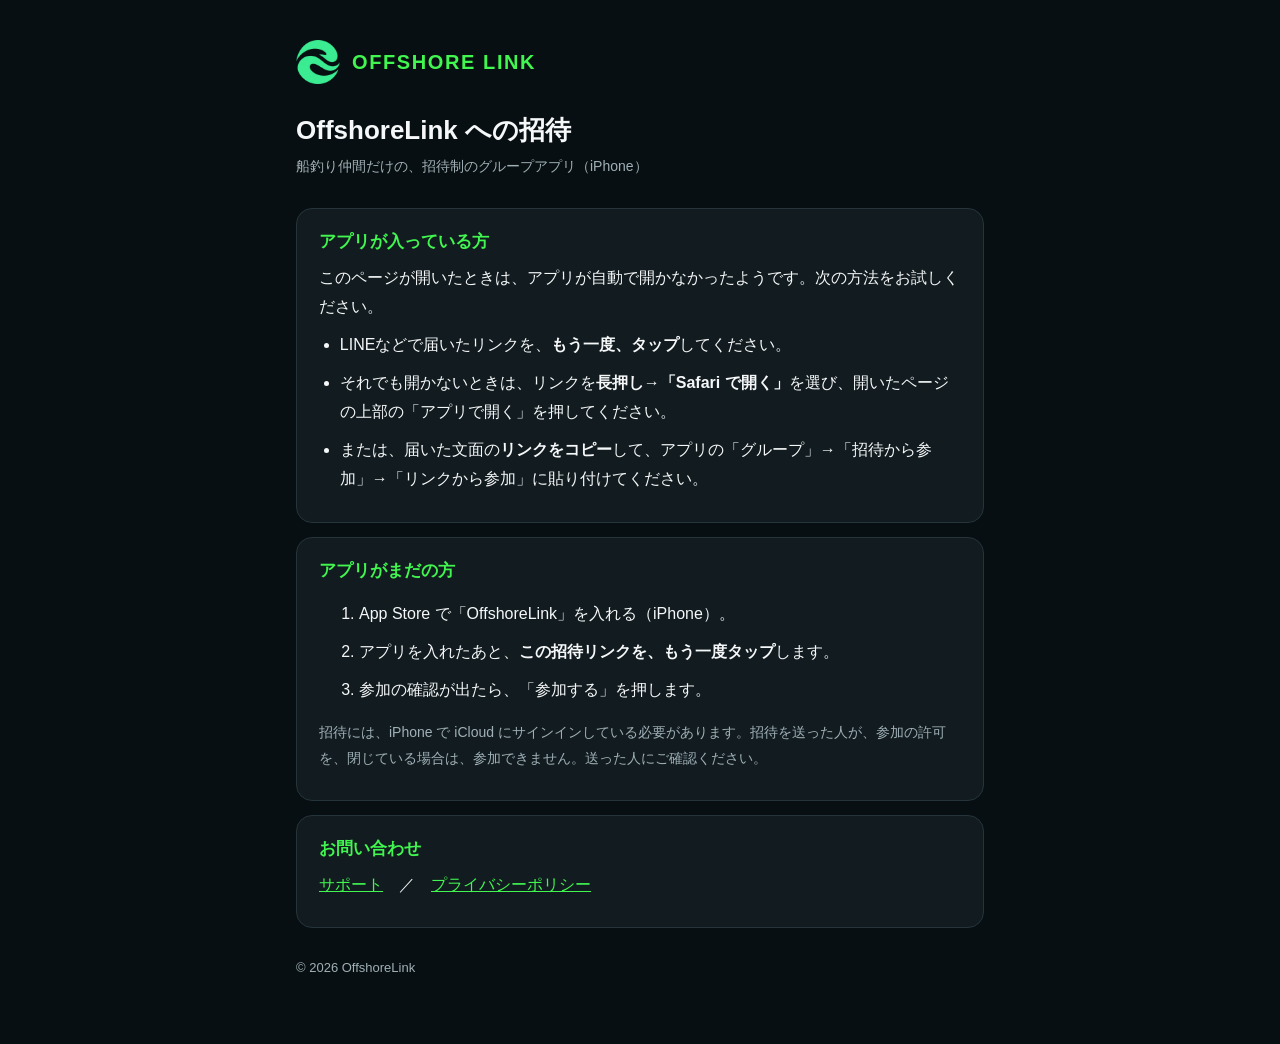
==== offshorelink/join/index.html @ b1b558ee "Add OffshoreLink universal link (apple-app-site-association) and join page" ====
<!doctype html>
<html lang="ja">
<head>
<meta charset="utf-8"><meta name="viewport" content="width=device-width, initial-scale=1">
<title>OffshoreLink への招待</title>
<meta name="robots" content="noindex">
<link rel="icon" href="../logo.png"><link rel="stylesheet" href="../site.css">
</head>
<body><main>
  <header class="brand"><img src="../logo.png" alt=""><span class="name">OFFSHORE LINK</span></header>
  <h1>OffshoreLink への招待</h1>
  <p class="meta">船釣り仲間だけの、招待制のグループアプリ（iPhone）</p>

  <section>
    <h2>アプリが入っている方</h2>
    <p>このページが開いたときは、アプリが自動で開かなかったようです。次の方法をお試しください。</p>
    <ul>
      <li>LINEなどで届いたリンクを、<strong>もう一度、タップ</strong>してください。</li>
      <li>それでも開かないときは、リンクを<strong>長押し→「Safari で開く」</strong>を選び、開いたページの上部の「アプリで開く」を押してください。</li>
      <li>または、届いた文面の<strong>リンクをコピー</strong>して、アプリの「グループ」→「招待から参加」→「リンクから参加」に貼り付けてください。</li>
    </ul>
  </section>

  <section>
    <h2>アプリがまだの方</h2>
    <ol>
      <li>App Store で「OffshoreLink」を入れる（iPhone）。</li>
      <li>アプリを入れたあと、<strong>この招待リンクを、もう一度タップ</strong>します。</li>
      <li>参加の確認が出たら、「参加する」を押します。</li>
    </ol>
    <p class="note">招待には、iPhone で iCloud にサインインしている必要があります。招待を送った人が、参加の許可を、閉じている場合は、参加できません。送った人にご確認ください。</p>
  </section>

  <section>
    <h2>お問い合わせ</h2>
    <p><a href="../support/">サポート</a>　／　<a href="../privacy/">プライバシーポリシー</a></p>
  </section>

  <footer>© 2026 OffshoreLink</footer>
</main></body>
</html>
---- offshorelink/site.css ----
:root { --bg:#080F12; --surface:#121C20; --ink:#F5F7F8; --ink2:#9FB0B6; --line:#24343A; --accent:#40F64F; color-scheme: dark; }
* { box-sizing: border-box; }
html { -webkit-text-size-adjust: 100%; }
body { margin:0; background:var(--bg); color:var(--ink); font-family:"Hiragino Sans","Noto Sans JP",-apple-system,BlinkMacSystemFont,sans-serif; line-height:1.85; font-size:16px; }
main { max-width:720px; margin:0 auto; padding:40px 16px 64px; }
header.brand { display:flex; align-items:center; gap:12px; margin-bottom:28px; }
header.brand img { width:44px; height:44px; border-radius:10px; }
header.brand .name { font-size:20px; letter-spacing:.08em; color:var(--accent); font-weight:600; }
h1 { font-size:26px; font-weight:600; margin:0 0 6px; line-height:1.4; }
.meta { color:var(--ink2); font-size:14px; margin:0 0 28px; }
section { background:var(--surface); border:1px solid var(--line); border-radius:16px; padding:20px 22px; margin:0 0 14px; }
h2 { font-size:17px; font-weight:600; margin:0 0 8px; line-height:1.5; color:var(--accent); }
p, li { margin:0 0 8px; overflow-wrap:anywhere; }
ul { padding-left:1.3em; margin:0 0 8px; }
a { color:var(--accent); }
.note { color:var(--ink2); font-size:14px; }
footer { color:var(--ink2); font-size:13px; margin-top:28px; }
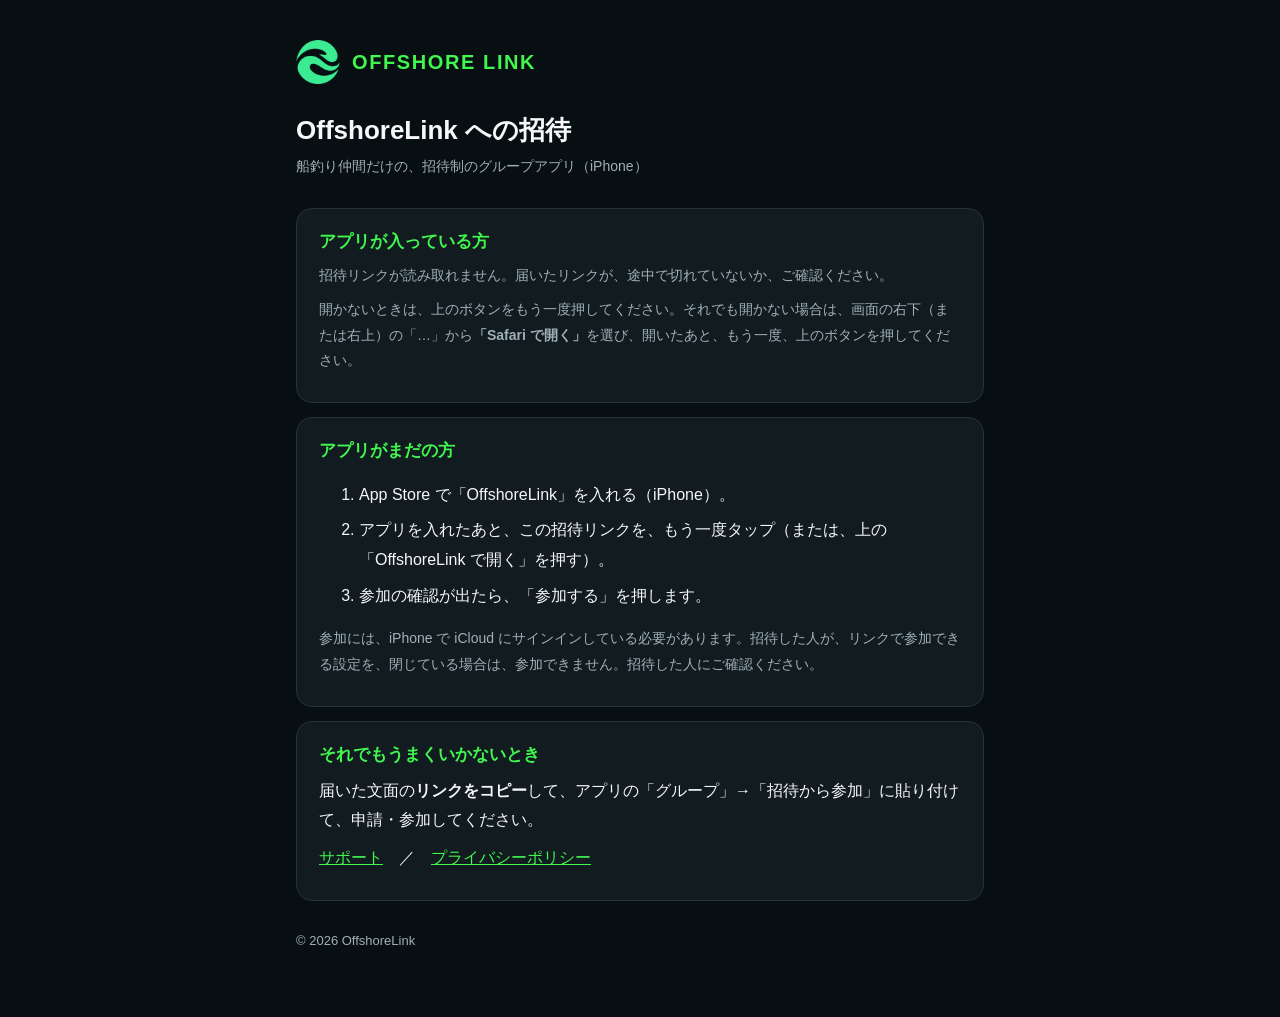
==== commit 18a764ae: "OffshoreLink join page: open app via custom URL scheme" ====
--- a/offshorelink/join/index.html
+++ b/offshorelink/join/index.html
@@ -5,6 +5,11 @@
 <title>OffshoreLink への招待</title>
 <meta name="robots" content="noindex">
 <link rel="icon" href="../logo.png"><link rel="stylesheet" href="../site.css">
+<style>
+  .big { display:block; text-align:center; padding:16px 20px; border-radius:14px; background:var(--accent); color:#071013; font-weight:700; font-size:18px; text-decoration:none; margin:8px 0 10px; }
+  .steps li { margin-bottom:6px; }
+  #status { color:var(--ink2); font-size:14px; }
+</style>
 </head>
 <body><main>
   <header class="brand"><img src="../logo.png" alt=""><span class="name">OFFSHORE LINK</span></header>
@@ -13,29 +18,52 @@
 
   <section>
     <h2>アプリが入っている方</h2>
-    <p>このページが開いたときは、アプリが自動で開かなかったようです。次の方法をお試しください。</p>
-    <ul>
-      <li>LINEなどで届いたリンクを、<strong>もう一度、タップ</strong>してください。</li>
-      <li>それでも開かないときは、リンクを<strong>長押し→「Safari で開く」</strong>を選び、開いたページの上部の「アプリで開く」を押してください。</li>
-      <li>または、届いた文面の<strong>リンクをコピー</strong>して、アプリの「グループ」→「招待から参加」→「リンクから参加」に貼り付けてください。</li>
-    </ul>
+    <a id="open" class="big" href="#">OffshoreLink で開く</a>
+    <p id="status">アプリを開いています…</p>
+    <p class="note">開かないときは、上のボタンをもう一度押してください。それでも開かない場合は、画面の右下（または右上）の「…」から<strong>「Safari で開く」</strong>を選び、開いたあと、もう一度、上のボタンを押してください。</p>
   </section>
 
   <section>
     <h2>アプリがまだの方</h2>
-    <ol>
+    <ol class="steps">
       <li>App Store で「OffshoreLink」を入れる（iPhone）。</li>
-      <li>アプリを入れたあと、<strong>この招待リンクを、もう一度タップ</strong>します。</li>
+      <li>アプリを入れたあと、この招待リンクを、もう一度タップ（または、上の「OffshoreLink で開く」を押す）。</li>
       <li>参加の確認が出たら、「参加する」を押します。</li>
     </ol>
-    <p class="note">招待には、iPhone で iCloud にサインインしている必要があります。招待を送った人が、参加の許可を、閉じている場合は、参加できません。送った人にご確認ください。</p>
+    <p class="note">参加には、iPhone で iCloud にサインインしている必要があります。招待した人が、リンクで参加できる設定を、閉じている場合は、参加できません。招待した人にご確認ください。</p>
   </section>
 
   <section>
-    <h2>お問い合わせ</h2>
+    <h2>それでもうまくいかないとき</h2>
+    <p>届いた文面の<strong>リンクをコピー</strong>して、アプリの「グループ」→「招待から参加」に貼り付けて、申請・参加してください。</p>
     <p><a href="../support/">サポート</a>　／　<a href="../privacy/">プライバシーポリシー</a></p>
   </section>
 
   <footer>© 2026 OffshoreLink</footer>
-</main></body>
-</html>
+</main>
+<script>
+(function () {
+  var q = new URLSearchParams(location.search);
+  var s = q.get('s');
+  var btn = document.getElementById('open');
+  var st = document.getElementById('status');
+  if (!s || s.indexOf('icloud.com') < 0) {
+    btn.style.display = 'none';
+    st.textContent = '招待リンクが読み取れません。届いたリンクが、途中で切れていないか、ご確認ください。';
+    return;
+  }
+  // アプリのリンク（カスタム URL スキーム）。LINEなどのアプリ内ブラウザは、ユニバーサルリンクを、アプリに渡さないことがあるため、こちらで、アプリを起動する
+  var appURL = 'offshorelink://join?s=' + encodeURIComponent(s);
+  btn.setAttribute('href', appURL);
+  var tried = false;
+  function openApp() {
+    tried = true;
+    location.href = appURL;
+    setTimeout(function () { st.textContent = 'アプリが開かない場合は、アプリが入っているかご確認ください。入っていない方は、下の手順で、アプリを入れてください。'; }, 2500);
+  }
+  btn.addEventListener('click', function () { st.textContent = 'アプリを開いています…'; });
+  // ページを開いたら、自動で、アプリを開く
+  setTimeout(openApp, 300);
+})();
+</script>
+</body></html>
